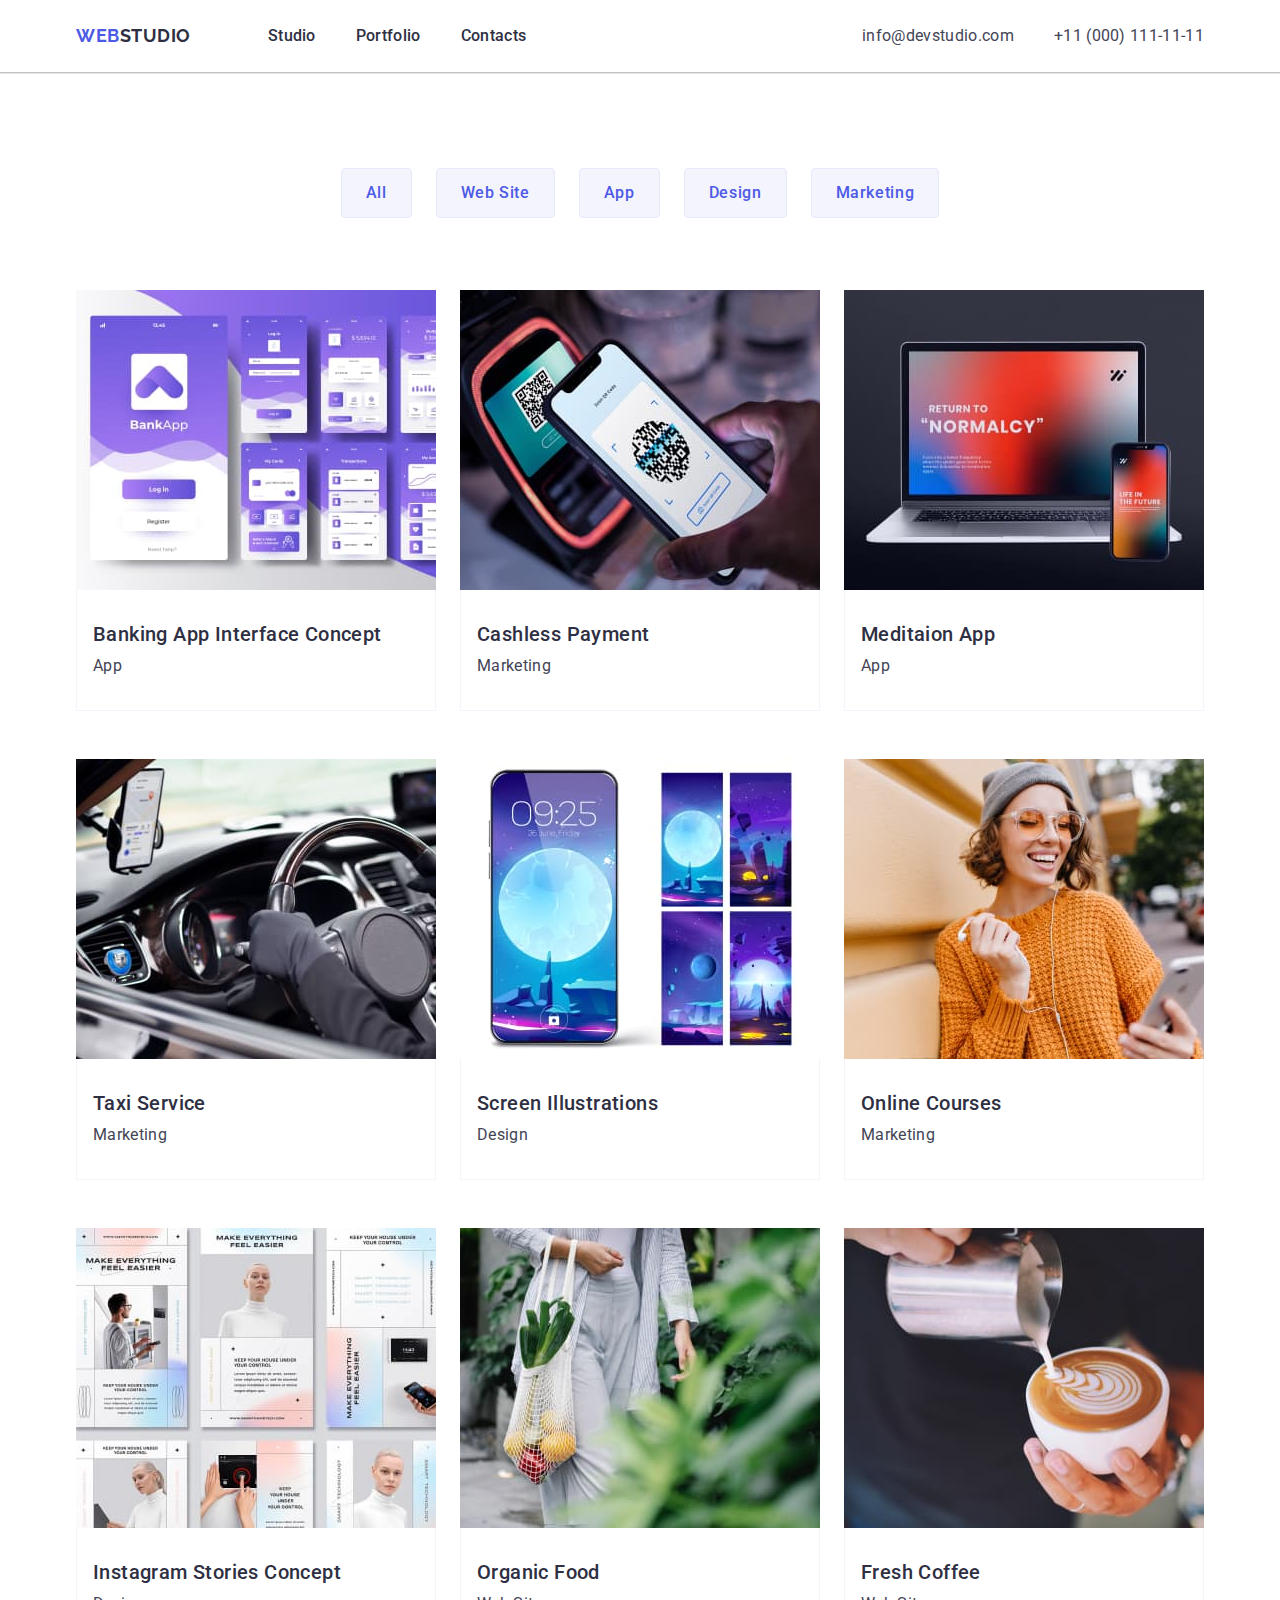
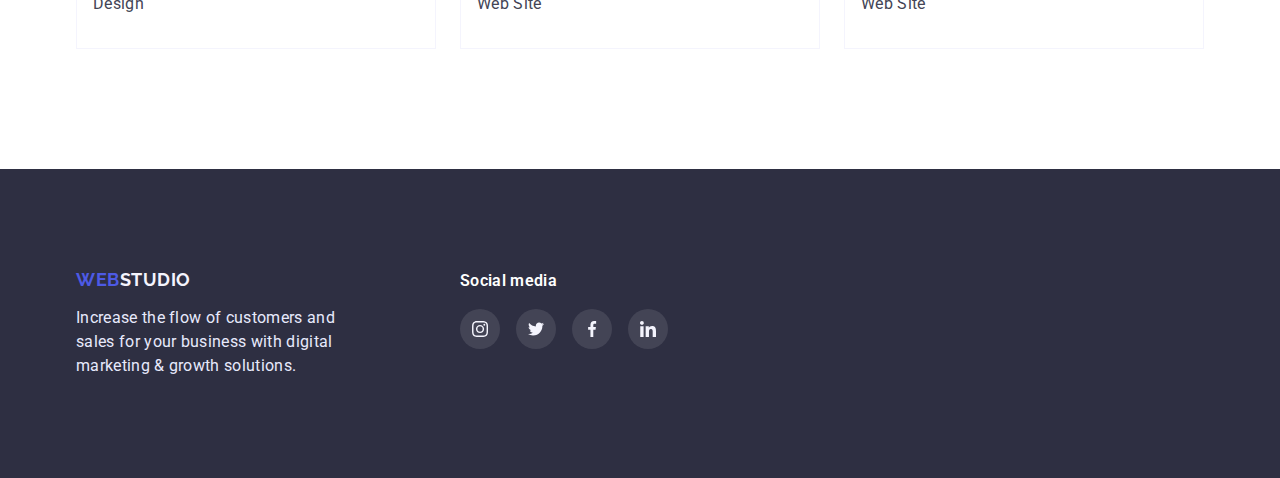
==== portfolio.html @ cb661027 "cloned from04" ====
<!DOCTYPE html>
<html lang="en">
  <head>
    <meta charset="UTF-8" />
    <meta http-equiv="X-UA-Compatible" content="IE=edge" />
    <meta name="viewport" content="width=device-width, initial-scale=1.0" />
    <title>Portfolio</title>
    <link rel="preconnect" href="https://fonts.googleapis.com" />
    <link rel="preconnect" href="https://fonts.gstatic.com" crossorigin />
    <link
      href="https://fonts.googleapis.com/css2?family=Raleway:wght@700&family=Roboto:wght@400;500;700;900&display=swap"
      rel="stylesheet"
    />
    <link
      rel="stylesheet"
      href="https://cdn.jsdelivr.net/npm/modern-normalize@1.1.0/modern-normalize.min.css"
    />
    <link rel="stylesheet" href="./css/styles.css" />
  </head>
  <body>
    <!-- portfolio header -->
    <header class="header-border">
      <div class="container header-container">
        <div class="page-logo">
          <a href="./index.html" class="logo"
            >WEB<span class="logo-studio">STUDIO</span></a
          >
        </div>
        <nav>
          <ul class="nav-list">
            <li class="list nav-item">
              <a href="./index.html" class="nav-link">Studio</a>
            </li>
            <li class="list nav-item">
              <a href="./portfolio.html" class="nav-link">Portfolio</a>
            </li>
            <li class="list nav-item">
              <a href="#" class="nav-link">Contacts</a>
            </li>
          </ul>
        </nav>
        <ul class="auth-list">
          <li class="list auth-item">
            <a href="mailto:info@devstudio.com" class="auth-link"
              >info@devstudio.com</a
            >
          </li>
          <li class="list auth-item">
            <a href="tel:+110001111111" class="auth-link"
              >+11 (000) 111-11-11</a
            >
          </li>
        </ul>
      </div>
    </header>

    <!-- portfolio main -->

    <main>
      <section class="portfolio">
        <div class="container">
          <h1 class="visually-hidden">Our portfolio</h1>
          <ul class="page-filter">
            <li class="list filter-list">
              <button class="filter-button" type="button">All</button>
            </li>
            <li class="list filter-list">
              <button class="filter-button" type="button">Web Site</button>
            </li>
            <li class="list filter-list">
              <button class="filter-button" type="button">App</button>
            </li>
            <li class="list filter-list">
              <button class="filter-button" type="button">Design</button>
            </li>
            <li class="list filter-list">
              <button class="filter-button" type="button">Marketing</button>
            </li>
          </ul>

          <ul class="portfolio-list">
            <li class="list portfolio-list-item">
              <a class="link" href="#"
                ><img
                  src="./images/pfolio1.jpg"
                  alt="Banking App Interface"
                  width="360"
                  height="300"
                />
                <div class="item-blok">
                  <h3 class="pfolio-heading">Banking App Interface Concept</h3>
                  <p class="pfolio-type">App</p>
                </div>
              </a>
            </li>
            
            <li class="list portfolio-list-item">
              <a class="link" href="#"
                ><img
                  src="./images/pfolio2.jpg"
                  alt="phone scans the code"
                  width="360"
                  height="300"
                />
                <div class="item-blok">
                  <h3 class="pfolio-heading">Cashless Payment</h3>
                  <p class="pfolio-type">Marketing</p>
                </div>
              </a>
            </li>

            <li class="list portfolio-list-item">
              <a class="link" href="#"
                ><img
                  src="./images/pfolio3.jpg"
                  alt="same wallpaper on laptop and phone"
                  width="360"
                  height="300"
                />
                <div class="item-blok">
                  <h3 class="pfolio-heading">Meditaion App</h3>
                  <p class="pfolio-type">App</p>
                </div>
              </a>
            </li>

            <li class="list portfolio-list-item">
              <a class="link" href="#"
                ><img
                  src="./images/pfolio4.jpg"
                  alt="drive the car by navigation from the phone"
                  width="360"
                  height="300"
                />
                <div class="item-blok">
                  <h3 class="pfolio-heading">Taxi Service</h3>
                  <p class="pfolio-type">Marketing</p>
                </div>
              </a>
            </li>

            <li class="list portfolio-list-item">
              <a class="link" href="#"
                ><img
                  src="./images/pfolio5.jpg"
                  alt="different images for the phone screensavers"
                  width="360"
                  height="300"
                />
                <div class="item-blok">
                  <h3 class="pfolio-heading">Screen Illustrations</h3>
                  <p class="pfolio-type">Design</p>
                </div>
              </a>
            </li>

            <li class="list portfolio-list-item">
              <a class="link" href="#"
                ><img
                  src="./images/pfolio6.jpg"
                  alt="a girl in headphones listens to courses"
                  width="360"
                  height="300"
                />
                <div class="item-blok">
                  <h3 class="pfolio-heading">Online Courses</h3>
                  <p class="pfolio-type">Marketing</p>
                </div>
              </a>
            </li>

            <li class="list portfolio-list-item">
              <a class="link" href="#"
                ><img
                  src="./images/pfolio7.jpg"
                  alt="Instagram Stories Concept"
                  width="360"
                  height="300"
                />
                <div class="item-blok">
                  <h3 class="pfolio-heading">Instagram Stories Concept</h3>
                  <p class="pfolio-type">Design</p>
                </div>
              </a>
            </li>

            <li class="list portfolio-list-item">
              <a class="link" href="#"
                ><img
                  src="./images/pfolio8.jpg"
                  alt="the girl carries a bag of fruit"
                  width="360"
                  height="300"
                />
                <div class="item-blok">
                  <h3 class="pfolio-heading">Organic Food</h3>
                  <p class="pfolio-type">Web Site</p>
                </div>
              </a>
            </li>

            <li class="list portfolio-list-item">
              <a class="link" href="#"
                ><img
                  src="./images/pfolio9.jpg"
                  alt="drawing with cream on coffee"
                  width="360"
                  height="300"
                />
                <div class="item-blok">
                  <h3 class="pfolio-heading">Fresh Coffee</h3>
                  <p class="pfolio-type">Web Site</p>
                </div>
              </a>
            </li>
          </ul>
        </div>
      </section>
    </main>
    <!-- footer -->
    <footer class="footer">
      <div class="container">
        <div class="footer-blocks">
          <div class="footer-block-one">
            <a href="./index.html" class="logo"
          >WEB<span class="logo-footer">STUDIO</span></a
        >
        <p class="footer-text">
          Increase the flow of customers and sales for your business with
          digital marketing & growth solutions.
        </p>
          </div>
          <div class="footer-block-two">
            <p class="footer-social-title">Social media</p>
            <ul class="social-list-footer">
              <li class="social-item">
                <a href="https://www.instagram.com" rel="noopener noreferrer nofollow" target="_blank" class="social-link-footer">
                  <svg width="16" height="16">
                    <use href="./images/sprite.svg#icon-instagram"></use>
                  </svg>
                </a>
              </li>
              <li class="social-item">
                <a href="https://twitter.com" rel="noopener noreferrer nofollow" target="_blank" class="social-link-footer">
                  <svg width="16" height="16">
                    <use href="./images/sprite.svg#icon-twitter"></use>
                  </svg>
                </a>
              </li>
              <li class="social-item">
                <a href="https://www.facebook.com" rel="noopener noreferrer nofollow" target="_blank" class="social-link-footer">
                  <svg width="16" height="16">
                    <use href="./images/sprite.svg#icon-facebook"></use>
                  </svg>
                </a>
              </li>
              <li class="social-item">
                <a href="https://www.linkedin.com"  rel="noopener noreferrer nofollow" target="_blank" class="social-link-footer">
                  <svg class="social-icon" width="16" height="16">
                    <use href="./images/sprite.svg#icon-linkedin"></use>
                  </svg>
                </a>
              </li>
            </ul> 
          </div>
        </div>
      </div>
    </footer>
  </body>
</html>
---- css/styles.css ----
:root {
  --primary-text-color: #434455;
  --title-color: #2e2f42;
  --accent-color: #4d5ae5;
}

body {
  background-color: #fff;
  color: #434455;

  font-family: "Raleway", sans-serif;
  font-family: "Roboto", sans-serif;
  font-size: 16px;
  margin: 0;
}

.container {
  width: 1158px;
  padding-left: 15px;
  padding-right: 15px;
  margin-left: auto;
  margin-right: auto;
}
/* ================= reset's =================*/

h1,
h2,
h3,
p {
  margin-top: 0;
  margin-bottom: 0;
}

ul {
  margin-top: 0;
  margin-bottom: 0;
  padding-left: 0;
}

img {
  display: block;
  max-width: 100%;
  height: auto;
}

button {
  cursor: pointer;
}

/* ================= components =================*/
.pfolio-type,
.auth-link,
.features-text,
.team-text {
  font-weight: 400;
  line-height: 1.5;
  letter-spacing: 0.02em;
  color: var(--primary-text-color);
}
.list {
  list-style: none;
}
.link,
.auth-link {
  text-decoration: none;
  display: block;
}

/* ================= header =================*/
.header-container {
  display: flex;


  align-items: center;
  justify-content: flex-start;
}

.header-border {
  background: #ffffff;
  box-shadow: 0px 2px 1px rgba(46, 47, 66, 0.08),
    0px 1px 1px rgba(46, 47, 66, 0.16), 0px 1px 0px rgba(46, 47, 66, 0.08);

}

.nav-link, 
.auth-link
/* .logo-studio, */
/* .logo { */
  {
  padding-top: 24px;
  padding-bottom: 24px;
}
/* ================= logo =================*/
.page-logo {
  margin-right: 77px;
  display: block;
 
}

.logo {
  color: #4d5ae5;
  width: 44px;
  height: 22px;

  font-family: "Raleway";
  font-weight: 700;
  font-size: 18px;
  line-height: 1.17;
  letter-spacing: 0.03em;

}

.logo-studio {
  color: #2e2f42;
  width: 71px;
  height: 22px;

  font-family: "Raleway";
  font-weight: 700;
  font-size: 18px;
  line-height: 1.17;
  letter-spacing: 0.03em;

}

.logo,
.logo-studio {
  text-decoration: none;
}
/* ================= navigation =================*/

.nav-list {
  display: flex;
  align-items: center;
}

.nav-link {
  color: var(--title-color);
  text-decoration: none;

  font-weight: 500;
  font-size: 16px;
  line-height: 1.5;
  letter-spacing: 0.02em;

}

.nav-item:not(:last-child) {
  margin-right: 40px;
}

.nav-link:hover,
.nav-link:focus {
  color: var(--accent-color);
}

/* ================= authorization =================*/
.auth-list {
  display: flex;
  align-items: center;
  margin-left: auto;
}

.auth-link {

}

.auth-item:not(:last-child) {
  margin-right: 40px;
}

.auth-link:hover,
.auth-link:focus {
  color: var(--accent-color);
}
/* ================= hero =================*/

.hero {
  max-width: 1440px;
  height: 603px;
  display: block;
  background-color: var(--title-color);
  background-image: linear-gradient(
  to right,
  rgba(46,47,66,0.7),
  rgba(46,47,66,0.7)),
  url(../images/people-office.jpg);
  background-repeat: no-repeat;
  background-position: center;

  margin-left: auto;
  margin-right: auto;
  padding-top: 192px;
  padding-bottom: 192px;
}

.hero-title {
  color: #ffffff;
  width: 492px;
  text-align: center;

  font-weight: 500;
  font-size: 56px;
  line-height: 1.07;
  letter-spacing: 0.02em;

  margin-left: auto;
  margin-right: auto;
  margin-bottom: 48px;
}
.hero-button {
  display: block;
  background-color: var(--accent-color);
  color: #ffffff;
  width: 170px;
  height: 51px;
  border-radius: 4px;

  font-family: inherit;
  font-weight: 500;
  font-size: 16px;
  line-height: 1.19;
  letter-spacing: 0.04em;

  padding: 0;
  margin-left: auto;
  margin-right: auto;
  border: none;
}

.hero-button:hover,
.hero-button:focus {
  box-shadow: 0px 1px 6px rgba(46, 47, 66, 0.8), 0px 1px 1px rgba(46, 47, 66, 0.6), 0px 2px 1px rgba(46, 47, 66, 0.8);
}

/* ================= features =================*/
.features {
  padding-top: 120px;
  padding-bottom: 120px;
}

.visually-hidden {
  position: absolute;
  width: 1px;
  height: 1px;
  margin: -1px;
  border: 0;
  padding: 0;
  white-space: nowrap;
  clip-path: inset(100%);
  clip: rect(0 0 0 0);
  overflow: hidden;
}

.title {
  color: var(--title-color);

  font-weight: 500;
  font-size: 20px;
  line-height: 1.2;
  letter-spacing: 0.02em;
}

.features-list {
  display: flex;
}

.features-item {
  width: 264px;
}

.features-item:not(:last-child) {
  margin-right: 24px;
}
.features-text {
  margin-top: 8px;
}

.features-block {
  display: flex;
  justify-content: center;
  align-items: center;
  width: 264px;
  height: 112px;
  background-color: #F4F4FD;
  border-radius: 4px;
  margin-bottom: 8px;
}
/* =========== what we are doing, our team ========*/
.work-section {
  padding-bottom: 120px;
}

.work-title,
.team-title,
.customers-title {
  color: var(--title-color);

  font-weight: 700;
  font-size: 36px;
  line-height: 1.11;
  letter-spacing: 0.02em;
  text-transform: capitalize;
  text-align: center;
  margin-bottom: 72px;
}

.work-list {
  display: flex;
}
.work-list-item:not(:last-child) {
  margin-right: 24px;
}

/* ================= our team =================*/


.team-list {
  display: flex;
}
.team-item:not(:last-child) {
  margin-right: 24px;
}
.team {
  background-color: #f4f4fd;
  margin-left: auto;
  margin-right: auto;
  padding-top: 120px;
  padding-bottom: 120px;
}
.team-item {
  background-color: #ffffff;
  box-shadow: 0px 1px 6px rgba(46, 47, 66, 0.08),
    0px 1px 1px rgba(46, 47, 66, 0.16), 0px 2px 1px rgba(46, 47, 66, 0.08);
  border-radius: 0px 0px 4px 4px;
}

.team-box {
  padding: 32px 16px;
}

.team-subtitles {
  text-align: center;

  margin-bottom: 8px;
}
.team-text {
  text-align: center;

}

.social-list {
  display: flex;
  margin-top: 8px;
  justify-content: space-between;
  list-style: none;
}

.social-link {
  display: flex;
  justify-content: center;
  align-items: center;
  width: 40px;
  height: 40px;
  border-radius: 50%;
  background-color: var(--accent-color);
}

.social-link:hover,
.social-link:focus
 {
  background-color: #31D0AA;
}

.social-item:nth-last-child() {
  margin-right: 24px;
}

/* ==================customers============== */
.customers {
  margin-left: auto;
  margin-right: auto;
  padding-top: 120px;
  padding-bottom: 120px;
}

.customers-list {
  display: flex;
  justify-content: space-between;
}

.customers-link {
  display: flex;
  justify-content: center;
  align-items: center;
  width: 168px;
  height: 88px;
  border: 1px solid #8E8F99;
  border-radius: 4px;
  color: #8E8F99;
}

.customers-icon {
  fill: currentColor;
}
.customers-link:focus,
.customers-link:hover{
  color: var(--accent-color);
  border: 3px solid var(--accent-color);
}

/* ================= footer =================*/

.footer {
  background-color: var(--title-color);

  margin-left: auto;
  margin-right: auto;
  padding-top: 100px;
  padding-bottom: 100px;
}
.footer-text {
  color: #e7e9fc;
  font-weight: 400;
  font-size: 16px;
  line-height: 1.5;
  letter-spacing: 0.02em;


  margin-top: 16px;
}
.logo-footer {
  color: #f4f4fd;
}

.footer-blocks {
  display: flex;
}

.footer-block-one {
  display: block;
  width: 264px;
  margin-right: 120px;
}

.footer-block-two
{
  display: block;
  width: 208px;
}

.social-list-footer {
  display: flex;
  margin-top: 16px;
  justify-content: space-between;
  list-style: none;
}

.footer-social-title {
  font-family: 'Roboto';
font-style: normal;
font-weight: 600;
font-size: 16px;
line-height: 1.5;
letter-spacing: 0.02em;
color: #FFFFFF;

}

.social-link-footer {
  display: flex;
  justify-content: center;
  align-items: center;
  width: 40px;
  height: 40px;
  border-radius: 50%;
 
  background-color: rgba(255, 255, 255, 0.1);
}

.social-link-footer:hover,
.social-link-footer:focus
 {
  background-color: #31D0AA;
}
/* ================= portfolio =================*/

.portfolio {
  padding-top: 96px;
  padding-bottom: 120px;
}

.page-filter {
  display: flex;
  justify-content: center;
  margin-bottom: 72px;
}

.filter-button {
  display: block;
  background-color: #f4f4fd;
  color: var(--accent-color);
  background: #f4f4fd;
  border: 1px solid #e7e9fc;
  border-radius: 4px;

  font-family: inherit;
  font-weight: 500;
  font-size: 16px;
  line-height: 1.5;
  letter-spacing: 0.04em;

  padding: 12px 24px;
}
.filter-list:not(:last-child) {
  margin-right: 24px;
}

.filter-button:hover,
.filter-button:focus {
  background-color: var(--accent-color);
  color: #ffffff;
  box-shadow: 0px 3px 1px rgba(0, 0, 0, 0.1), 0px 2px 1px rgba(0, 0, 0, 0.08), 0px 2px 2px rgba(0, 0, 0, 0.12);
  border: none;
}

.portfolio-list {
  display: flex;
  flex-wrap: wrap;
  margin-top: -48px;
  margin-left: -24px;
}

.portfolio-list-item {
  width: calc(100% / 3 - 24px);


  margin-top: 48px;
  margin-left: 24px;
}

.item-blok {
  padding: 32px 16px;
  border: 0.5px solid #f4f4fd;
  border-top: none;

}

.pfolio-heading {
  color: var(--title-color);
  font-weight: 500;
  font-size: 20px;
  line-height: 1.2;
  letter-spacing: 0.02em;

  margin-bottom: 8px;
}

.portfolio-list-item:hover {
  box-shadow: 0px 1px 6px rgba(46, 47, 66, 0.08);
}
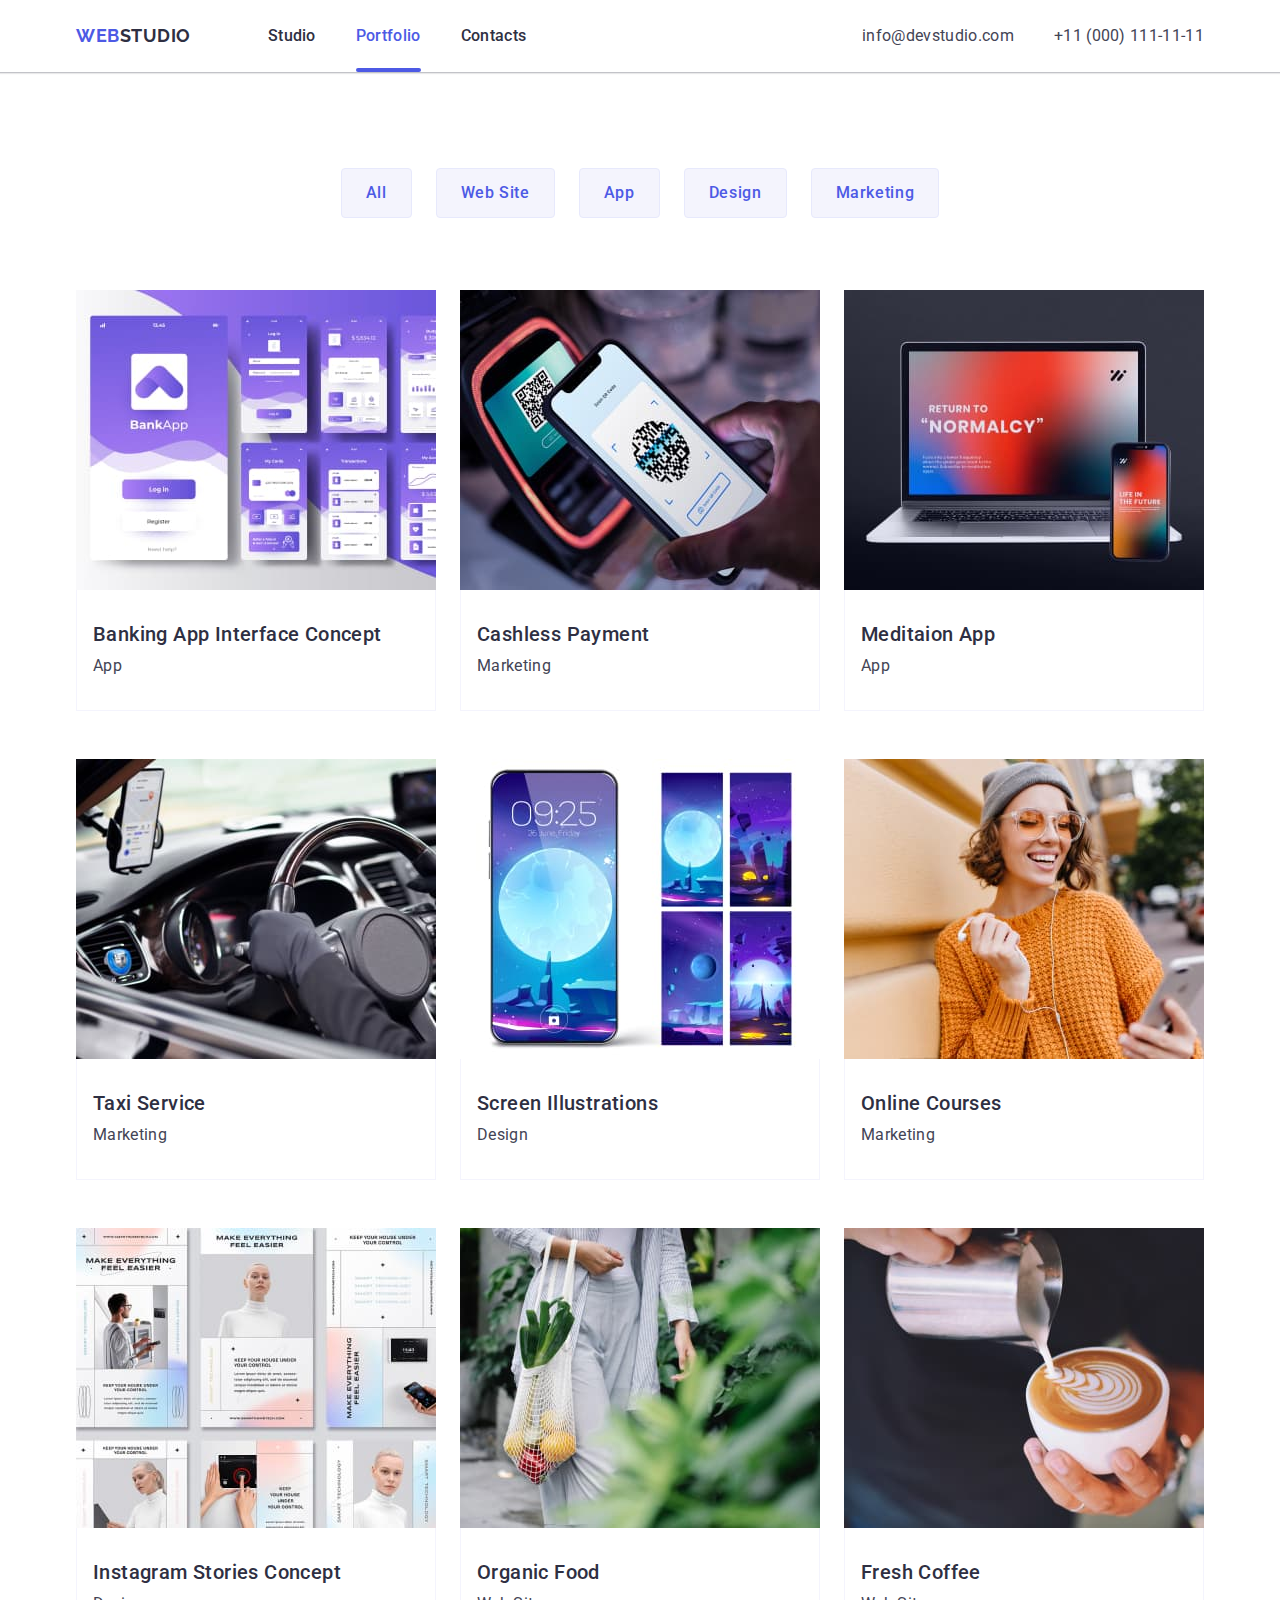
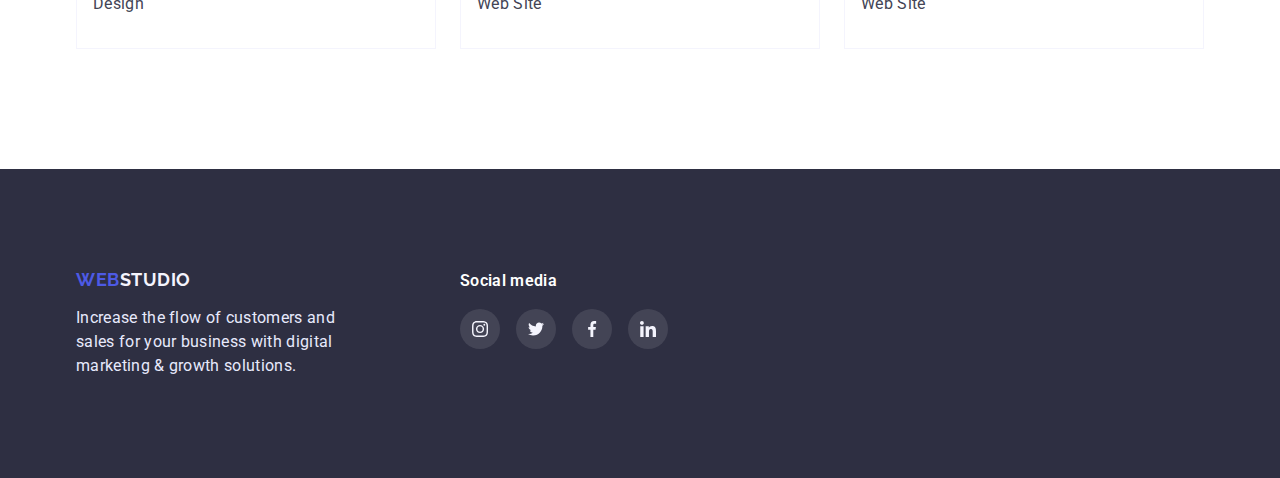
==== commit ae5ba53a: "added animation and modal" ====
--- a/portfolio.html
+++ b/portfolio.html
@@ -32,7 +32,7 @@
               <a href="./index.html" class="nav-link">Studio</a>
             </li>
             <li class="list nav-item">
-              <a href="./portfolio.html" class="nav-link">Portfolio</a>
+              <a href="./portfolio.html" class="nav-link  curent">Portfolio</a>
             </li>
             <li class="list nav-item">
               <a href="#" class="nav-link">Contacts</a>
@@ -80,13 +80,18 @@
 
           <ul class="portfolio-list">
             <li class="list portfolio-list-item">
-              <a class="link" href="#"
-                ><img
-                  src="./images/pfolio1.jpg"
-                  alt="Banking App Interface"
-                  width="360"
-                  height="300"
-                />
+              <a class="link portfolio-link" href="#">
+                <div class="portfolio-overlay">
+                    <img src="./images/pfolio1.jpg"
+                    alt="Banking App Interface"
+                    width="360"
+                    height="300"
+                  />
+               
+                  <p class="overlay-text">
+                    14 Stylish and User-Friendly App Design Concepts · Task Manager App · Calorie Tracker App · Exotic Fruit Ecommerce App · Cloud Storage App
+                  </p>
+                </div>
                 <div class="item-blok">
                   <h3 class="pfolio-heading">Banking App Interface Concept</h3>
                   <p class="pfolio-type">App</p>
@@ -95,13 +100,21 @@
             </li>
             
             <li class="list portfolio-list-item">
-              <a class="link" href="#"
-                ><img
+              <a class="link portfolio-link" href="#"
+                >
+                <div class="portfolio-overlay">
+                  <img
                   src="./images/pfolio2.jpg"
                   alt="phone scans the code"
                   width="360"
                   height="300"
                 />
+             
+                <p class="overlay-text">
+                  14 Stylish and User-Friendly App Design Concepts · Task Manager App · Calorie Tracker App · Exotic Fruit Ecommerce App · Cloud Storage App
+                </p>
+              </div>
+               
                 <div class="item-blok">
                   <h3 class="pfolio-heading">Cashless Payment</h3>
                   <p class="pfolio-type">Marketing</p>
@@ -110,13 +123,21 @@
             </li>
 
             <li class="list portfolio-list-item">
-              <a class="link" href="#"
-                ><img
+              <a class="link portfolio-link" href="#"
+                >
+                <div class="portfolio-overlay">
+                  <img
                   src="./images/pfolio3.jpg"
                   alt="same wallpaper on laptop and phone"
                   width="360"
                   height="300"
                 />
+             
+                <p class="overlay-text">
+                  14 Stylish and User-Friendly App Design Concepts · Task Manager App · Calorie Tracker App · Exotic Fruit Ecommerce App · Cloud Storage App
+                </p>
+              </div>
+               
                 <div class="item-blok">
                   <h3 class="pfolio-heading">Meditaion App</h3>
                   <p class="pfolio-type">App</p>
@@ -125,13 +146,21 @@
             </li>
 
             <li class="list portfolio-list-item">
-              <a class="link" href="#"
-                ><img
+              <a class="link portfolio-link" href="#"
+                >
+                <div class="portfolio-overlay">
+                  <img
                   src="./images/pfolio4.jpg"
                   alt="drive the car by navigation from the phone"
                   width="360"
                   height="300"
                 />
+             
+                <p class="overlay-text">
+                  14 Stylish and User-Friendly App Design Concepts · Task Manager App · Calorie Tracker App · Exotic Fruit Ecommerce App · Cloud Storage App
+                </p>
+              </div>
+                
                 <div class="item-blok">
                   <h3 class="pfolio-heading">Taxi Service</h3>
                   <p class="pfolio-type">Marketing</p>
@@ -140,13 +169,21 @@
             </li>
 
             <li class="list portfolio-list-item">
-              <a class="link" href="#"
-                ><img
+              <a class="link portfolio-link" href="#"
+                >
+                <div class="portfolio-overlay">
+                  <img
                   src="./images/pfolio5.jpg"
                   alt="different images for the phone screensavers"
                   width="360"
                   height="300"
                 />
+             
+                <p class="overlay-text">
+                  14 Stylish and User-Friendly App Design Concepts · Task Manager App · Calorie Tracker App · Exotic Fruit Ecommerce App · Cloud Storage App
+                </p>
+              </div>
+                
                 <div class="item-blok">
                   <h3 class="pfolio-heading">Screen Illustrations</h3>
                   <p class="pfolio-type">Design</p>
@@ -155,13 +192,21 @@
             </li>
 
             <li class="list portfolio-list-item">
-              <a class="link" href="#"
-                ><img
+              <a class="link portfolio-link" href="#"
+                >
+                
+                <div class="portfolio-overlay">
+                  <img
                   src="./images/pfolio6.jpg"
                   alt="a girl in headphones listens to courses"
                   width="360"
                   height="300"
                 />
+             
+                <p class="overlay-text">
+                  14 Stylish and User-Friendly App Design Concepts · Task Manager App · Calorie Tracker App · Exotic Fruit Ecommerce App · Cloud Storage App
+                </p>
+              </div>
                 <div class="item-blok">
                   <h3 class="pfolio-heading">Online Courses</h3>
                   <p class="pfolio-type">Marketing</p>
@@ -170,13 +215,21 @@
             </li>
 
             <li class="list portfolio-list-item">
-              <a class="link" href="#"
-                ><img
+              <a class="link portfolio-link" href="#"
+                >
+                <div class="portfolio-overlay">
+                  <img
                   src="./images/pfolio7.jpg"
                   alt="Instagram Stories Concept"
                   width="360"
                   height="300"
                 />
+             
+                <p class="overlay-text">
+                  14 Stylish and User-Friendly App Design Concepts · Task Manager App · Calorie Tracker App · Exotic Fruit Ecommerce App · Cloud Storage App
+                </p>
+              </div>
+               
                 <div class="item-blok">
                   <h3 class="pfolio-heading">Instagram Stories Concept</h3>
                   <p class="pfolio-type">Design</p>
@@ -185,13 +238,20 @@
             </li>
 
             <li class="list portfolio-list-item">
-              <a class="link" href="#"
-                ><img
+              <a class="link portfolio-link" href="#"
+                >
+                <div class="portfolio-overlay">
+                  <img
                   src="./images/pfolio8.jpg"
                   alt="the girl carries a bag of fruit"
                   width="360"
                   height="300"
                 />
+             
+                <p class="overlay-text">
+                  14 Stylish and User-Friendly App Design Concepts · Task Manager App · Calorie Tracker App · Exotic Fruit Ecommerce App · Cloud Storage App
+                </p>
+              </div>
                 <div class="item-blok">
                   <h3 class="pfolio-heading">Organic Food</h3>
                   <p class="pfolio-type">Web Site</p>
@@ -200,13 +260,20 @@
             </li>
 
             <li class="list portfolio-list-item">
-              <a class="link" href="#"
-                ><img
+              <a class="link portfolio-link" href="#"
+                >
+                <div class="portfolio-overlay">
+                  <img
                   src="./images/pfolio9.jpg"
                   alt="drawing with cream on coffee"
                   width="360"
                   height="300"
                 />
+             
+                <p class="overlay-text">
+                  14 Stylish and User-Friendly App Design Concepts · Task Manager App · Calorie Tracker App · Exotic Fruit Ecommerce App · Cloud Storage App
+                </p>
+              </div>
                 <div class="item-blok">
                   <h3 class="pfolio-heading">Fresh Coffee</h3>
                   <p class="pfolio-type">Web Site</p>
--- a/css/styles.css
+++ b/css/styles.css
@@ -135,6 +135,8 @@
 }
 
 .nav-link {
+  display: block;
+  position: relative;
   color: var(--title-color);
   text-decoration: none;
 
@@ -143,6 +145,8 @@
   line-height: 1.5;
   letter-spacing: 0.02em;
 
+  transition: color 250ms cubic-bezier(0.4, 0, 0.2, 1);
+
 }
 
 .nav-item:not(:last-child) {
@@ -151,14 +155,30 @@
 
 .nav-link:hover,
 .nav-link:focus {
+
   color: var(--accent-color);
 }
-
+.curent::after {
+  content: '';
+  position: absolute;
+  width: 100%;
+  height: 4px;
+  left: 0;
+  bottom: 0;
+  border-radius: 3px;
+
+  background-color:var(--accent-color);
+}
+
+.curent {
+  color: var(--accent-color);
+}
 /* ================= authorization =================*/
 .auth-list {
   display: flex;
   align-items: center;
   margin-left: auto;
+  transition: color 250ms cubic-bezier(0.4, 0, 0.2, 1);
 }
 
 .auth-link {
@@ -226,6 +246,8 @@
   margin-left: auto;
   margin-right: auto;
   border: none;
+
+  transition: box-shadow 250ms cubic-bezier(0.4, 0, 0.2, 1);
 }
 
 .hero-button:hover,
@@ -364,6 +386,8 @@
   height: 40px;
   border-radius: 50%;
   background-color: var(--accent-color);
+
+  transition: background-color 250ms cubic-bezier(0.4, 0, 0.2, 1);
 }
 
 .social-link:hover,
@@ -398,6 +422,8 @@
   border: 1px solid #8E8F99;
   border-radius: 4px;
   color: #8E8F99;
+  transition: color, border,  250ms cubic-bezier(0.4, 0, 0.2, 1);
+
 }
 
 .customers-icon {
@@ -406,7 +432,7 @@
 .customers-link:focus,
 .customers-link:hover{
   color: var(--accent-color);
-  border: 3px solid var(--accent-color);
+  border: 1px solid var(--accent-color);
 }
 
 /* ================= footer =================*/
@@ -476,6 +502,9 @@
   border-radius: 50%;
  
   background-color: rgba(255, 255, 255, 0.1);
+
+  transition: background-color 250ms cubic-bezier(0.4, 0, 0.2, 1);
+
 }
 
 .social-link-footer:hover,
@@ -511,6 +540,9 @@
   letter-spacing: 0.04em;
 
   padding: 12px 24px;
+
+  transition: background-color, color, box-shadow, border, 250ms cubic-bezier(0.4, 0, 0.2, 1);
+
 }
 .filter-list:not(:last-child) {
   margin-right: 24px;
@@ -521,7 +553,7 @@
   background-color: var(--accent-color);
   color: #ffffff;
   box-shadow: 0px 3px 1px rgba(0, 0, 0, 0.1), 0px 2px 1px rgba(0, 0, 0, 0.08), 0px 2px 2px rgba(0, 0, 0, 0.12);
-  border: none;
+   border: 1px solid var(--accent-color);
 }
 
 .portfolio-list {
@@ -534,9 +566,11 @@
 .portfolio-list-item {
   width: calc(100% / 3 - 24px);
 
-
   margin-top: 48px;
   margin-left: 24px;
+
+  transition: box-shadow  250ms cubic-bezier(0.4, 0, 0.2, 1);
+
 }
 
 .item-blok {
@@ -556,6 +590,111 @@
   margin-bottom: 8px;
 }
 
-.portfolio-list-item:hover {
+.portfolio-list-item:hover,
+.portfolio-list-item:focus {
   box-shadow: 0px 1px 6px rgba(46, 47, 66, 0.08);
 }
+
+.portfolio-overlay {
+  display: block;
+  position: relative;
+  overflow: hidden;
+}
+
+.overlay-text {
+  display: block;
+  position: absolute;
+  width: 100%;
+  height: 100%;
+  padding: 40px 32px;
+
+
+  font-family: 'Roboto';
+  font-style: normal;
+  font-weight: 400;
+  font-size: 16px;
+  line-height: 1.5;
+  letter-spacing: 0.02em;
+  color: #F4F4FD;
+  background-color: var(--accent-color);
+  opacity: 0;
+
+  overflow: hidden;
+
+}
+ .portfolio-link {
+  transition: opacity, transform, 250ms cubic-bezier(0.4, 0, 0.2, 1);
+ }
+
+.portfolio-link:hover .overlay-text, 
+.portfolio-link:focus .overlay-text {
+  transform: translateY(-100%);
+  opacity: 1;
+} 
+
+/* ========Modal======== */
+
+.backdrop {
+  position: fixed;
+  top: 0;
+  left: 0;
+  z-index: 100;
+  width: 100%;
+  height: 100%;
+  background-color: rgba(46,47,66,0.4);
+
+  transition: scale, opacity,  250ms cubic-bezier(0.4, 0, 0.2, 1);
+  opacity: 1;
+  scale: 1;
+}
+
+.modal {
+  position: absolute;
+  top: 50%;
+  left: 50%;
+  transform: translate(-50%, -50%);
+
+  width: 408px;
+  height: 576px;
+  background-color: #FCFCFC;
+  box-shadow: 0px 1px 1px rgba(0, 0, 0, 0.14), 0px 1px 3px rgba(0, 0, 0, 0.12), 0px 2px 1px rgba(0, 0, 0, 0.2);
+  border-radius: 4px; 
+
+ 
+}
+
+.is-hidden {
+  visibility: hidden;
+  opacity: 0;
+  pointer-events: none;
+  scale: 0.5;
+}
+
+.close-btn {
+  position: absolute;
+  top: 24px;
+  right: 24px;
+
+  background-color: #E7E9FC;
+  width: 24px;
+  height: 24px;
+  border: 1px solid rgba(0, 0, 0, 0.1);
+  border-radius: 15px;
+  padding: 0;
+
+  transition: box-shadow border  250ms cubic-bezier(0.4, 0, 0.2, 1);
+
+}
+
+.close-btn:hover,
+.close-btn:focus {
+  border: none;
+  box-shadow: 0px 1px 6px rgba(46, 47, 66, 0.08), 0px 1px 1px rgba(46, 47, 66, 0.16), 0px 2px 1px rgba(46, 47, 66, 0.08);
+}
+
+.close-svg {
+  width: 8px;
+  height: 8px;
+
+
+}